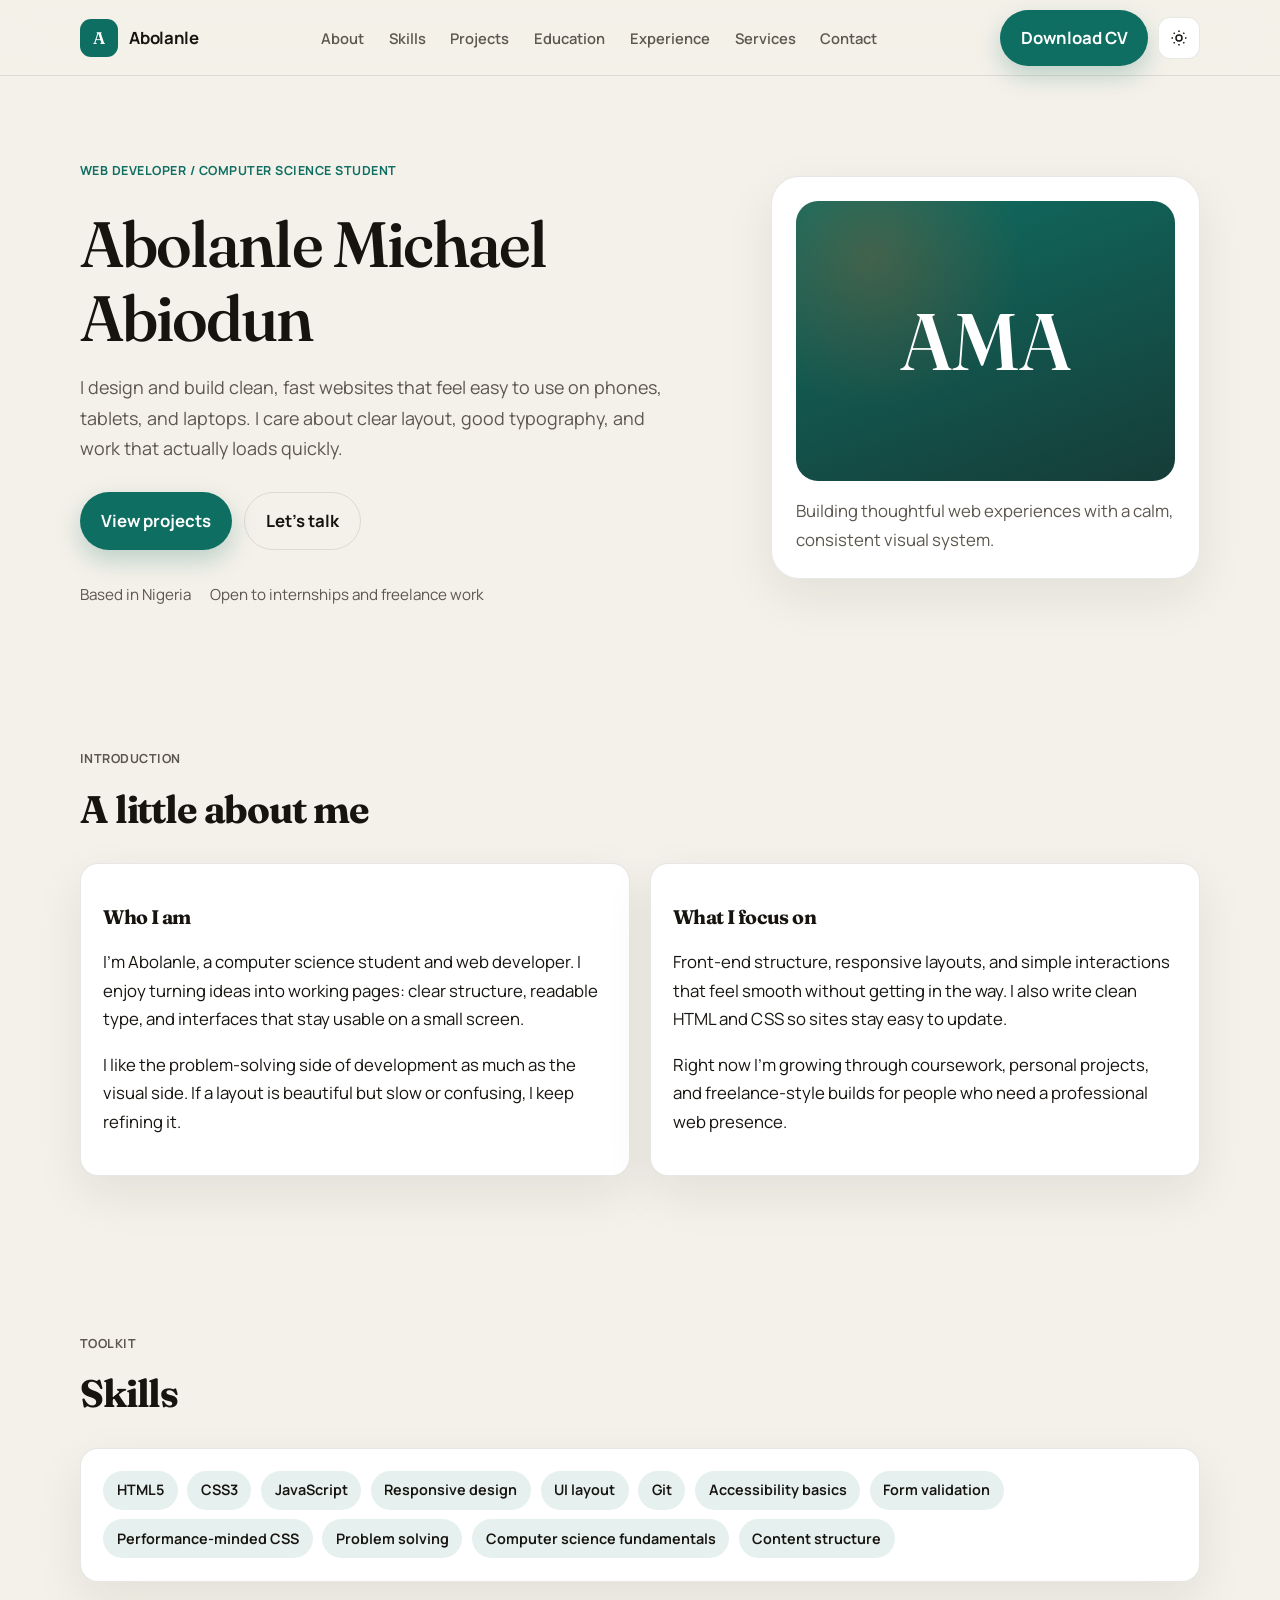
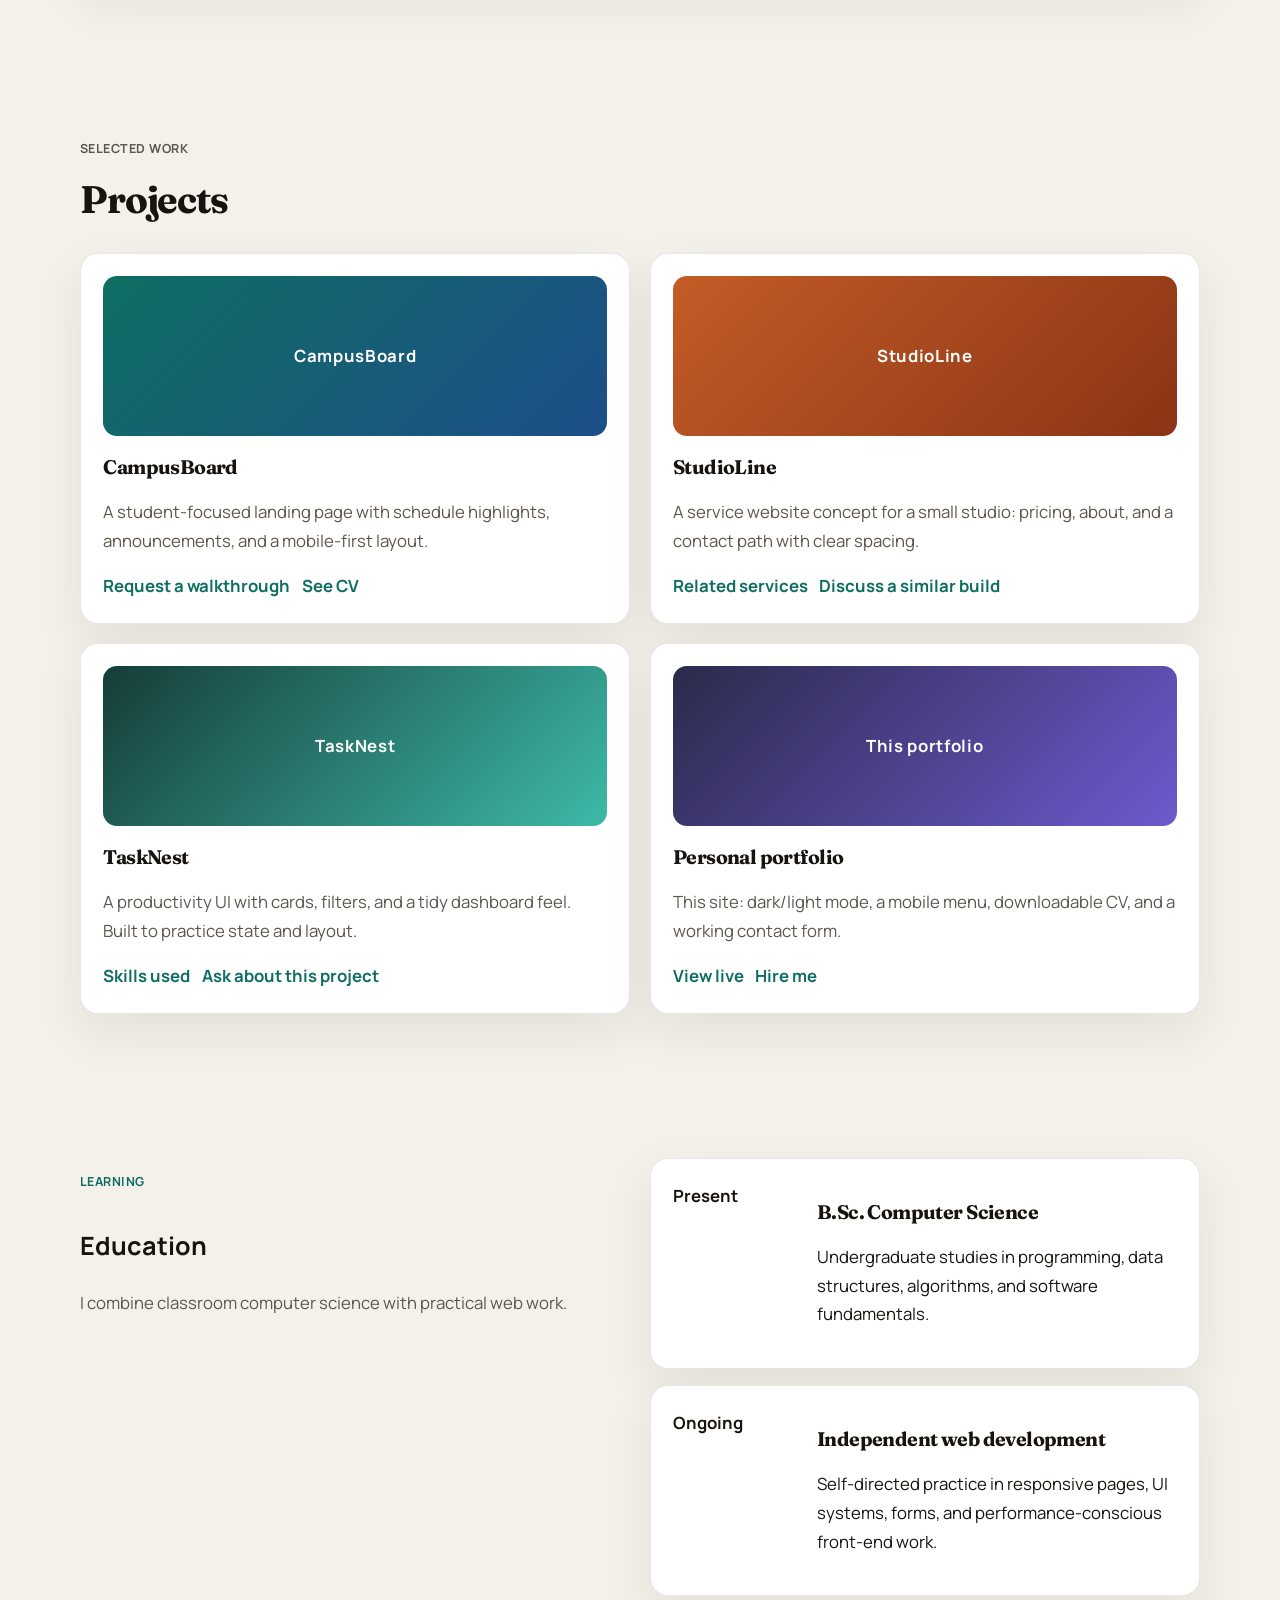
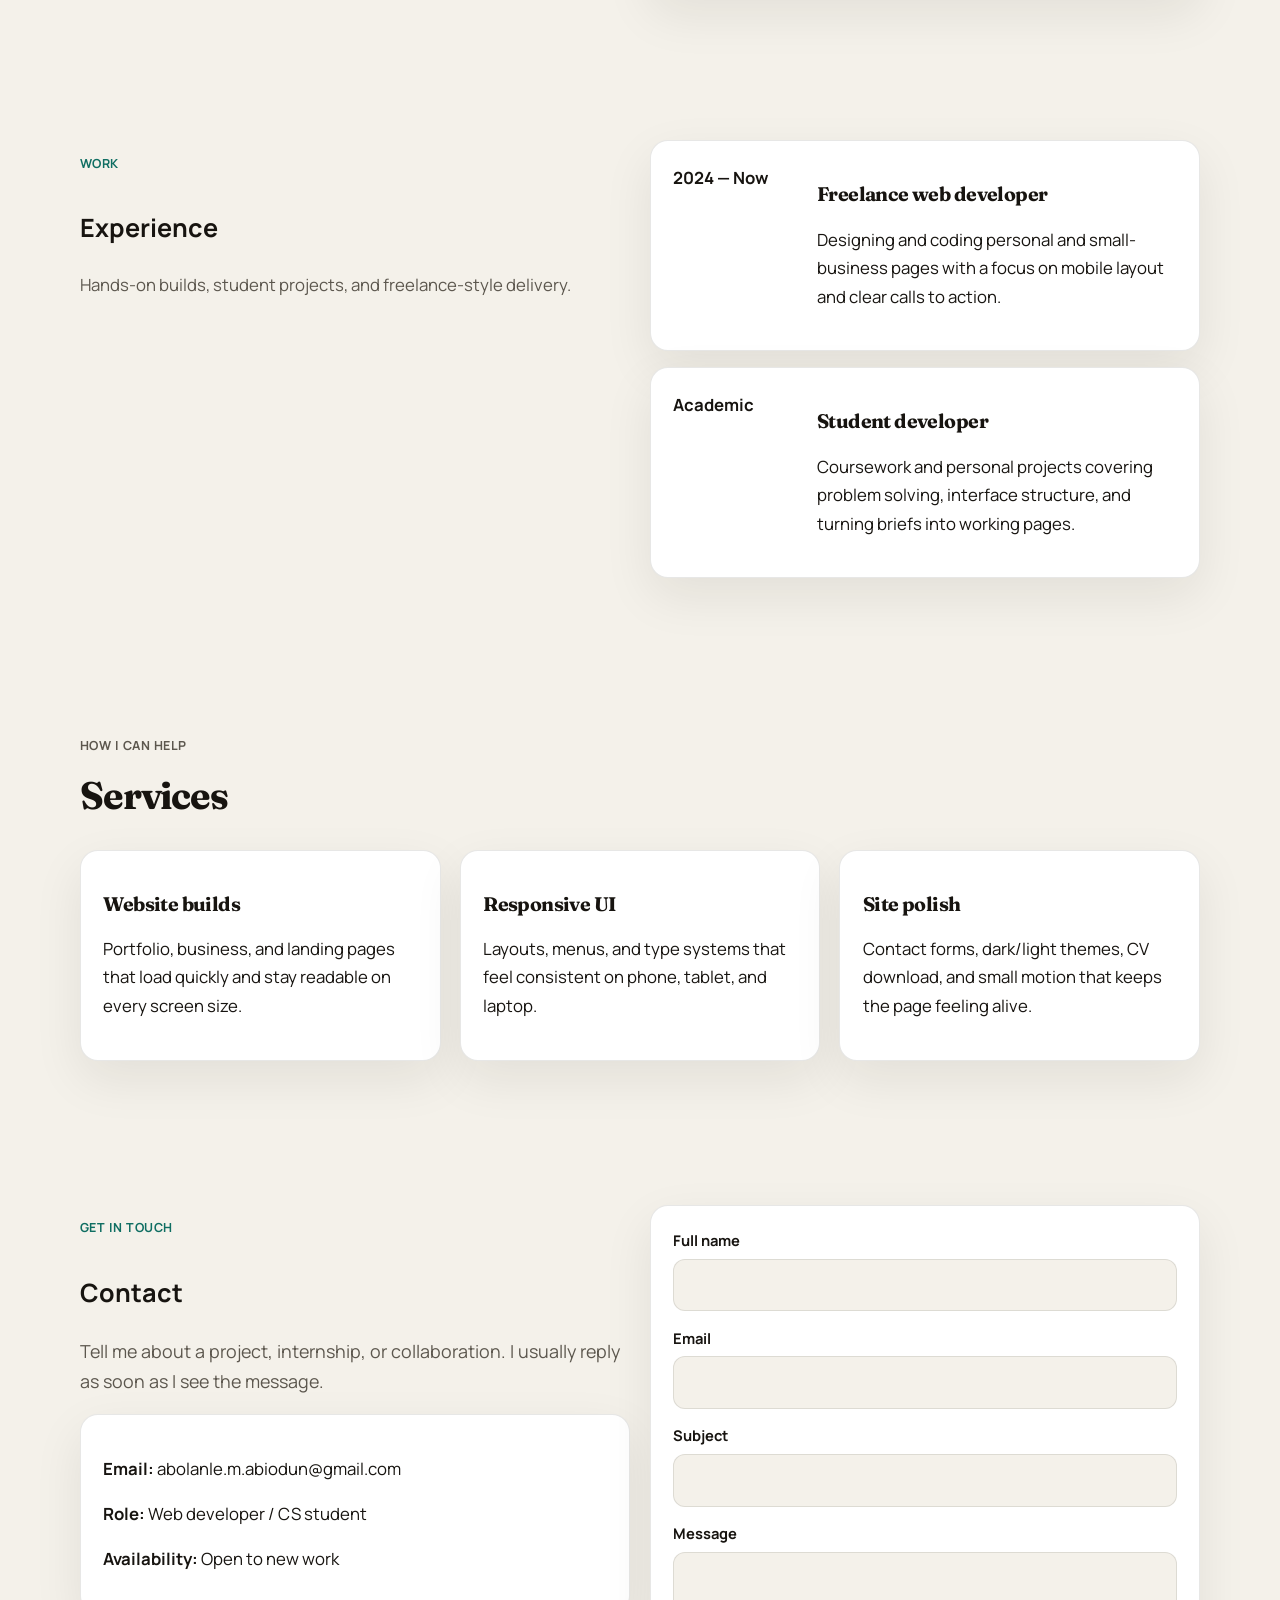
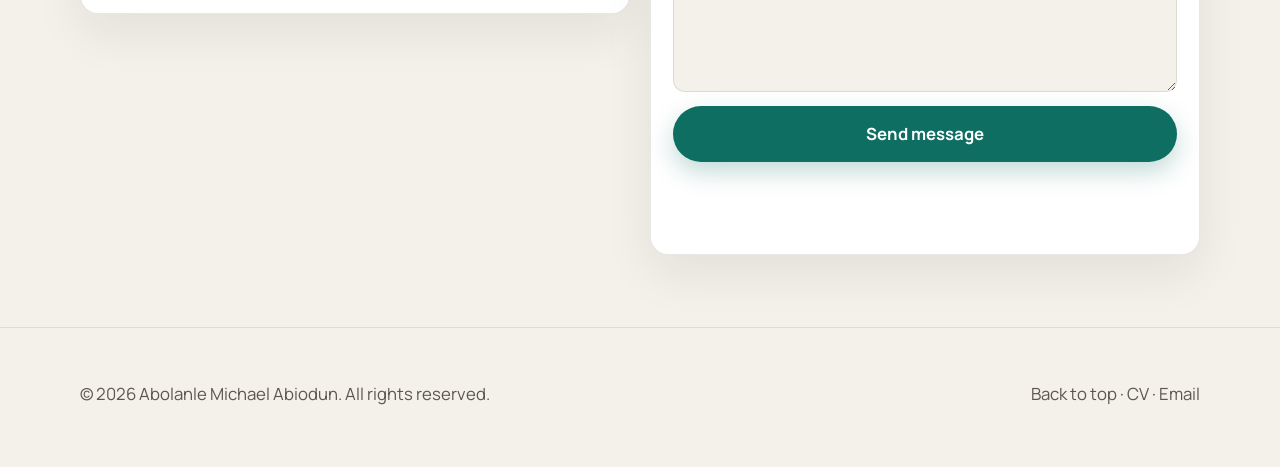
==== index.html @ 136c480e "add portfolio site add portfolio site" ====
<!DOCTYPE html>
<html lang="en">
  <head>
    <meta charset="UTF-8" />
    <meta name="viewport" content="width=device-width, initial-scale=1.0" />
    <meta name="description" content="Portfolio of Abolanle Michael Abiodun, web developer and computer science student." />
    <title>Abolanle Michael Abiodun | Web Developer</title>
    <link rel="icon" href="assets/favicon.svg" type="image/svg+xml" />
    <link rel="preconnect" href="https://fonts.googleapis.com" />
    <link rel="preconnect" href="https://fonts.gstatic.com" crossorigin />
    <link href="https://fonts.googleapis.com/css2?family=Fraunces:opsz,wght@9..144,500;9..144,600&family=Manrope:wght@400;600;700&display=swap" rel="stylesheet" />
    <link rel="stylesheet" href="css/style.css" />
  </head>
  <body>
    <a class="skip-link" href="#main">Skip to content</a>
    <header class="site-header">
      <div class="container nav">
        <a class="logo" href="#home">
          <span class="logo-mark">A</span>
          Abolanle
        </a>
        <nav aria-label="Primary">
          <ul class="nav-links">
            <li><a href="#about">About</a></li>
            <li><a href="#skills">Skills</a></li>
            <li><a href="#projects">Projects</a></li>
            <li><a href="#education">Education</a></li>
            <li><a href="#experience">Experience</a></li>
            <li><a href="#services">Services</a></li>
            <li><a href="#contact">Contact</a></li>
          </ul>
        </nav>
        <div class="nav-actions">
          <a class="btn btn-primary" href="assets/Abolanle-Michael-Abiodun-CV.pdf" download>Download CV</a>
          <button class="icon-btn" id="theme-toggle" type="button" aria-label="Switch theme">
            <svg width="18" height="18" viewBox="0 0 24 24" fill="none" stroke="currentColor" stroke-width="2">
              <circle cx="12" cy="12" r="4"></circle>
              <path d="M12 2v2M12 20v2M4.9 4.9l1.4 1.4M17.7 17.7l1.4 1.4M2 12h2M20 12h2M4.9 19.1l1.4-1.4M17.7 6.3l1.4-1.4"></path>
            </svg>
          </button>
          <button class="menu-btn" id="menu-btn" type="button" aria-label="Open menu" aria-expanded="false">
            <svg width="18" height="18" viewBox="0 0 24 24" fill="none" stroke="currentColor" stroke-width="2">
              <path d="M4 6h16M4 12h16M4 18h16"></path>
            </svg>
          </button>
        </div>
      </div>
    </header>

    <div class="overlay" id="overlay"></div>
    <aside class="mobile-drawer" id="mobile-drawer" aria-label="Mobile menu">
      <a href="#about">About</a>
      <a href="#skills">Skills</a>
      <a href="#projects">Projects</a>
      <a href="#education">Education</a>
      <a href="#experience">Experience</a>
      <a href="#services">Services</a>
      <a href="#contact">Contact</a>
      <a href="assets/Abolanle-Michael-Abiodun-CV.pdf" download>Download CV</a>
    </aside>

    <main id="main">
      <section class="hero" id="home">
        <div class="container hero-grid">
          <div class="reveal">
            <p class="eyebrow">Web Developer / Computer Science Student</p>
            <h1>Abolanle Michael Abiodun</h1>
            <p class="lead">
              I design and build clean, fast websites that feel easy to use on phones, tablets, and laptops.
              I care about clear layout, good typography, and work that actually loads quickly.
            </p>
            <div class="hero-actions">
              <a class="btn btn-primary" href="#projects">View projects</a>
              <a class="btn btn-ghost" href="#contact">Let’s talk</a>
            </div>
            <div class="meta-row">
              <span>Based in Nigeria</span>
              <span>Open to internships and freelance work</span>
            </div>
          </div>
          <div class="portrait reveal delay-2">
            <div class="portrait-card">
              <div class="monogram">AMA</div>
              <p>Building thoughtful web experiences with a calm, consistent visual system.</p>
            </div>
          </div>
        </div>
      </section>

      <section id="about">
        <div class="container">
          <div class="section-head">
            <div>
              <p class="eyebrow">Introduction</p>
              <h2>A little about me</h2>
            </div>
          </div>
          <div class="about-grid">
            <article class="card">
              <h3>Who I am</h3>
              <p>
                I’m Abolanle, a computer science student and web developer. I enjoy turning ideas into
                working pages: clear structure, readable type, and interfaces that stay usable on a small screen.
              </p>
              <p>
                I like the problem-solving side of development as much as the visual side. If a layout is
                beautiful but slow or confusing, I keep refining it.
              </p>
            </article>
            <article class="card">
              <h3>What I focus on</h3>
              <p>
                Front-end structure, responsive layouts, and simple interactions that feel smooth without
                getting in the way. I also write clean HTML and CSS so sites stay easy to update.
              </p>
              <p>
                Right now I’m growing through coursework, personal projects, and freelance-style builds
                for people who need a professional web presence.
              </p>
            </article>
          </div>
        </div>
      </section>

      <section id="skills">
        <div class="container">
          <div class="section-head">
            <div>
              <p class="eyebrow">Toolkit</p>
              <h2>Skills</h2>
            </div>
          </div>
          <div class="card">
            <div class="skills">
              <span class="chip">HTML5</span>
              <span class="chip">CSS3</span>
              <span class="chip">JavaScript</span>
              <span class="chip">Responsive design</span>
              <span class="chip">UI layout</span>
              <span class="chip">Git</span>
              <span class="chip">Accessibility basics</span>
              <span class="chip">Form validation</span>
              <span class="chip">Performance-minded CSS</span>
              <span class="chip">Problem solving</span>
              <span class="chip">Computer science fundamentals</span>
              <span class="chip">Content structure</span>
            </div>
          </div>
        </div>
      </section>

      <section id="projects">
        <div class="container">
          <div class="section-head">
            <div>
              <p class="eyebrow">Selected work</p>
              <h2>Projects</h2>
            </div>
          </div>
          <div class="projects">
            <article class="card">
              <div class="project-thumb p1">CampusBoard</div>
              <h3>CampusBoard</h3>
              <p class="muted">A student-focused landing page with schedule highlights, announcements, and a mobile-first layout.</p>
              <div class="project-links">
                <a href="#contact">Request a walkthrough</a>
                <a href="assets/Abolanle-Michael-Abiodun-CV.pdf" download>See CV</a>
              </div>
            </article>
            <article class="card">
              <div class="project-thumb p2">StudioLine</div>
              <h3>StudioLine</h3>
              <p class="muted">A service website concept for a small studio: pricing, about, and a contact path with clear spacing.</p>
              <div class="project-links">
                <a href="#services">Related services</a>
                <a href="#contact">Discuss a similar build</a>
              </div>
            </article>
            <article class="card">
              <div class="project-thumb p3">TaskNest</div>
              <h3>TaskNest</h3>
              <p class="muted">A productivity UI with cards, filters, and a tidy dashboard feel. Built to practice state and layout.</p>
              <div class="project-links">
                <a href="#skills">Skills used</a>
                <a href="#contact">Ask about this project</a>
              </div>
            </article>
            <article class="card">
              <div class="project-thumb p4">This portfolio</div>
              <h3>Personal portfolio</h3>
              <p class="muted">This site: dark/light mode, a mobile menu, downloadable CV, and a working contact form.</p>
              <div class="project-links">
                <a href="#home">View live</a>
                <a href="#contact">Hire me</a>
              </div>
            </article>
          </div>
        </div>
      </section>

      <section id="education">
        <div class="container two-col">
          <div>
            <p class="eyebrow">Learning</p>
            <h2>Education</h2>
            <p class="muted">I combine classroom computer science with practical web work.</p>
          </div>
          <div class="timeline">
            <article class="card">
              <strong>Present</strong>
              <div>
                <h3>B.Sc. Computer Science</h3>
                <p>Undergraduate studies in programming, data structures, algorithms, and software fundamentals.</p>
              </div>
            </article>
            <article class="card">
              <strong>Ongoing</strong>
              <div>
                <h3>Independent web development</h3>
                <p>Self-directed practice in responsive pages, UI systems, forms, and performance-conscious front-end work.</p>
              </div>
            </article>
          </div>
        </div>
      </section>

      <section id="experience">
        <div class="container two-col">
          <div>
            <p class="eyebrow">Work</p>
            <h2>Experience</h2>
            <p class="muted">Hands-on builds, student projects, and freelance-style delivery.</p>
          </div>
          <div class="timeline">
            <article class="card">
              <strong>2024 — Now</strong>
              <div>
                <h3>Freelance web developer</h3>
                <p>Designing and coding personal and small-business pages with a focus on mobile layout and clear calls to action.</p>
              </div>
            </article>
            <article class="card">
              <strong>Academic</strong>
              <div>
                <h3>Student developer</h3>
                <p>Coursework and personal projects covering problem solving, interface structure, and turning briefs into working pages.</p>
              </div>
            </article>
          </div>
        </div>
      </section>

      <section id="services">
        <div class="container">
          <div class="section-head">
            <div>
              <p class="eyebrow">How I can help</p>
              <h2>Services</h2>
            </div>
          </div>
          <div class="services">
            <article class="card">
              <h3>Website builds</h3>
              <p>Portfolio, business, and landing pages that load quickly and stay readable on every screen size.</p>
            </article>
            <article class="card">
              <h3>Responsive UI</h3>
              <p>Layouts, menus, and type systems that feel consistent on phone, tablet, and laptop.</p>
            </article>
            <article class="card">
              <h3>Site polish</h3>
              <p>Contact forms, dark/light themes, CV download, and small motion that keeps the page feeling alive.</p>
            </article>
          </div>
        </div>
      </section>

      <section id="contact">
        <div class="container contact-grid">
          <div>
            <p class="eyebrow">Get in touch</p>
            <h2>Contact</h2>
            <p class="lead">Tell me about a project, internship, or collaboration. I usually reply as soon as I see the message.</p>
            <div class="card">
              <p><strong>Email:</strong> <a href="mailto:abolanle.m.abiodun@gmail.com">abolanle.m.abiodun@gmail.com</a></p>
              <p><strong>Role:</strong> Web developer / CS student</p>
              <p><strong>Availability:</strong> Open to new work</p>
            </div>
          </div>
          <form class="card" id="contact-form" novalidate>
            <label>
              Full name
              <input type="text" name="name" autocomplete="name" required />
            </label>
            <label>
              Email
              <input type="email" name="email" autocomplete="email" required />
            </label>
            <label>
              Subject
              <input type="text" name="subject" required />
            </label>
            <label>
              Message
              <textarea name="message" required></textarea>
            </label>
            <button class="btn btn-primary" type="submit">Send message</button>
            <p class="form-status" id="form-status" role="status"></p>
          </form>
        </div>
      </section>
    </main>

    <footer class="footer">
      <div class="container footer-grid">
        <p>© <span id="year"></span> Abolanle Michael Abiodun. All rights reserved.</p>
        <p>
          <a href="#home">Back to top</a>
          ·
          <a href="assets/Abolanle-Michael-Abiodun-CV.pdf" download>CV</a>
          ·
          <a href="mailto:abolanle.m.abiodun@gmail.com">Email</a>
        </p>
      </div>
    </footer>
    <script src="js/main.js"></script>
  </body>
</html>
---- css/style.css ----
:root {
  --bg: #f4f1ea;
  --bg-elevated: #fffcf7;
  --surface: #ffffff;
  --text: #171410;
  --muted: #5c574e;
  --line: rgba(23, 20, 16, 0.1);
  --accent: #0f6e62;
  --accent-hover: #0b574e;
  --accent-soft: rgba(15, 110, 98, 0.1);
  --warm: #c45c26;
  --shadow: 0 18px 50px rgba(23, 20, 16, 0.08);
  --radius: 18px;
  --nav-h: 76px;
  --max: 1120px;
  --font: "Manrope", system-ui, sans-serif;
  --display: "Fraunces", Georgia, serif;
}

html[data-theme="dark"] {
  --bg: #101214;
  --bg-elevated: #171a1c;
  --surface: #1d2124;
  --text: #f3efe7;
  --muted: #b4aea3;
  --line: rgba(243, 239, 231, 0.12);
  --accent: #3dbaa8;
  --accent-hover: #63d0c0;
  --accent-soft: rgba(61, 186, 168, 0.12);
  --warm: #e9894f;
  --shadow: 0 18px 50px rgba(0, 0, 0, 0.35);
}

*,
*::before,
*::after {
  box-sizing: border-box;
}

html {
  scroll-behavior: smooth;
}

body {
  margin: 0;
  font-family: var(--font);
  background: var(--bg);
  color: var(--text);
  line-height: 1.7;
  font-size: 1.05rem;
  transition: background 0.3s ease, color 0.3s ease;
}

img {
  max-width: 100%;
  display: block;
}

a {
  color: inherit;
  text-decoration: none;
}

button,
input,
textarea,
select {
  font: inherit;
}

.skip-link {
  position: absolute;
  left: 1rem;
  top: -4rem;
  background: var(--accent);
  color: #fff;
  padding: 0.6rem 1rem;
  border-radius: 8px;
  z-index: 80;
}

.skip-link:focus {
  top: 1rem;
}

.container {
  width: min(var(--max), calc(100% - 2rem));
  margin-inline: auto;
}

.site-header {
  position: sticky;
  top: 0;
  z-index: 50;
  height: var(--nav-h);
  backdrop-filter: blur(16px);
  background: color-mix(in srgb, var(--bg) 82%, transparent);
  border-bottom: 1px solid var(--line);
}

.nav {
  height: var(--nav-h);
  display: flex;
  align-items: center;
  justify-content: space-between;
  gap: 1rem;
}

.logo {
  display: flex;
  align-items: center;
  gap: 0.7rem;
  font-weight: 700;
  letter-spacing: -0.02em;
}

.logo-mark {
  width: 38px;
  height: 38px;
  border-radius: 11px;
  display: grid;
  place-items: center;
  background: var(--accent);
  color: #fff;
  font-family: var(--display);
  font-weight: 600;
}

.nav-links {
  display: flex;
  align-items: center;
  gap: 0.15rem;
  list-style: none;
  margin: 0;
  padding: 0;
}

.nav-links a {
  padding: 0.45rem 0.7rem;
  border-radius: 999px;
  color: var(--muted);
  font-size: 0.92rem;
  font-weight: 600;
}

.nav-links a:hover,
.nav-links a.active {
  color: var(--text);
  background: var(--accent-soft);
}

.nav-actions {
  display: flex;
  align-items: center;
  gap: 0.6rem;
}

.icon-btn,
.menu-btn {
  width: 42px;
  height: 42px;
  border: 1px solid var(--line);
  background: var(--surface);
  color: var(--text);
  border-radius: 12px;
  cursor: pointer;
  display: grid;
  place-items: center;
  transition: transform 0.2s ease, background 0.2s ease;
}

.icon-btn:hover,
.menu-btn:hover {
  transform: translateY(-1px);
}

.menu-btn {
  display: none;
}

.btn {
  display: inline-flex;
  align-items: center;
  justify-content: center;
  gap: 0.45rem;
  border: 0;
  cursor: pointer;
  border-radius: 999px;
  padding: 0.85rem 1.3rem;
  font-weight: 700;
  transition: transform 0.2s ease, background 0.2s ease, box-shadow 0.2s ease;
}

.btn:hover {
  transform: translateY(-2px);
}

.btn-primary {
  background: var(--accent);
  color: #fff;
  box-shadow: 0 10px 24px rgba(15, 110, 98, 0.25);
}

.btn-primary:hover {
  background: var(--accent-hover);
}

.btn-ghost {
  background: transparent;
  color: var(--text);
  border: 1px solid var(--line);
}

.hero {
  padding: 4.5rem 0 3.5rem;
}

.hero-grid {
  display: grid;
  grid-template-columns: 1.2fr 0.8fr;
  gap: 3rem;
  align-items: center;
}

.eyebrow {
  display: inline-flex;
  align-items: center;
  gap: 0.5rem;
  color: var(--accent);
  font-weight: 700;
  letter-spacing: 0.04em;
  text-transform: uppercase;
  font-size: 0.78rem;
}

.hero h1,
.section-head h2,
.about-copy h3,
.card h3 {
  font-family: var(--display);
  letter-spacing: -0.03em;
  line-height: 1.15;
}

.hero h1 {
  font-size: clamp(2.4rem, 5vw, 4.4rem);
  margin: 0.8rem 0 1rem;
  font-weight: 560;
}

.lead {
  font-size: 1.12rem;
  color: var(--muted);
  max-width: 38rem;
}

.hero-actions {
  display: flex;
  flex-wrap: wrap;
  gap: 0.8rem;
  margin-top: 1.8rem;
}

.meta-row {
  display: flex;
  flex-wrap: wrap;
  gap: 1.2rem;
  margin-top: 2rem;
  color: var(--muted);
  font-size: 0.95rem;
}

.portrait {
  position: relative;
  min-height: 360px;
}

.portrait-card {
  background: var(--surface);
  border: 1px solid var(--line);
  border-radius: 28px;
  padding: 1.5rem;
  box-shadow: var(--shadow);
  animation: float 6s ease-in-out infinite;
}

.monogram {
  height: 280px;
  border-radius: 22px;
  background:
    radial-gradient(circle at 20% 20%, rgba(196, 92, 38, 0.28), transparent 40%),
    linear-gradient(160deg, var(--accent) 0%, #163c38 100%);
  display: grid;
  place-items: center;
  color: #fff;
  font-family: var(--display);
  font-size: 5rem;
  font-weight: 560;
}

.portrait-card p {
  margin: 1rem 0 0;
  color: var(--muted);
}

section {
  padding: 4.5rem 0;
}

.section-head {
  display: flex;
  justify-content: space-between;
  align-items: end;
  gap: 1rem;
  margin-bottom: 2rem;
}

.section-head h2 {
  margin: 0.3rem 0 0;
  font-size: clamp(1.8rem, 3vw, 2.6rem);
}

.section-head p,
.muted {
  color: var(--muted);
}

.about-grid,
.two-col,
.contact-grid {
  display: grid;
  grid-template-columns: 1fr 1fr;
  gap: 1.2rem;
}

.card {
  background: var(--surface);
  border: 1px solid var(--line);
  border-radius: var(--radius);
  padding: 1.4rem;
  box-shadow: var(--shadow);
}

.skills {
  display: flex;
  flex-wrap: wrap;
  gap: 0.6rem;
}

.chip {
  background: var(--accent-soft);
  color: var(--text);
  border-radius: 999px;
  padding: 0.45rem 0.85rem;
  font-size: 0.9rem;
  font-weight: 650;
}

.projects {
  display: grid;
  grid-template-columns: repeat(2, 1fr);
  gap: 1.2rem;
}

.project-thumb {
  height: 160px;
  border-radius: 14px;
  margin-bottom: 1rem;
  display: grid;
  place-items: center;
  color: #fff;
  font-weight: 700;
  letter-spacing: 0.04em;
}

.p1 { background: linear-gradient(135deg, #0f6e62, #1d4e89); }
.p2 { background: linear-gradient(135deg, #c45c26, #8a3416); }
.p3 { background: linear-gradient(135deg, #163c38, #3dbaa8); }
.p4 { background: linear-gradient(135deg, #2b2a4a, #6d5acf); }

.project-links {
  display: flex;
  gap: 0.7rem;
  margin-top: 1rem;
}

.project-links a {
  color: var(--accent);
  font-weight: 700;
}

.timeline {
  display: grid;
  gap: 1rem;
}

.timeline article {
  display: grid;
  grid-template-columns: 8rem 1fr;
  gap: 1rem;
}

.services {
  display: grid;
  grid-template-columns: repeat(3, 1fr);
  gap: 1.2rem;
}

form {
  display: grid;
  gap: 0.9rem;
}

label {
  display: grid;
  gap: 0.35rem;
  font-weight: 700;
  font-size: 0.92rem;
}

input,
textarea {
  width: 100%;
  border: 1px solid var(--line);
  background: var(--bg);
  color: var(--text);
  border-radius: 12px;
  padding: 0.8rem 0.9rem;
  outline: none;
}

input:focus,
textarea:focus {
  border-color: var(--accent);
  box-shadow: 0 0 0 4px var(--accent-soft);
}

textarea {
  min-height: 140px;
  resize: vertical;
}

.form-status {
  min-height: 1.4rem;
  font-weight: 650;
}

.form-status.success { color: var(--accent); }
.form-status.error { color: #c2410c; }

.footer {
  border-top: 1px solid var(--line);
  padding: 2.2rem 0 2.6rem;
}

.footer-grid {
  display: flex;
  justify-content: space-between;
  gap: 1rem;
  flex-wrap: wrap;
  color: var(--muted);
}

.overlay {
  position: fixed;
  inset: 0;
  background: rgba(0, 0, 0, 0.45);
  opacity: 0;
  pointer-events: none;
  transition: opacity 0.25s ease;
  z-index: 60;
}

.overlay.open {
  opacity: 1;
  pointer-events: auto;
}

.mobile-drawer {
  position: fixed;
  top: 0;
  right: 0;
  height: 100%;
  width: min(320px, 88vw);
  background: var(--bg-elevated);
  border-left: 1px solid var(--line);
  transform: translateX(100%);
  transition: transform 0.28s ease;
  z-index: 70;
  padding: 1.2rem;
}

.mobile-drawer.open {
  transform: translateX(0);
}

.mobile-drawer a {
  display: block;
  padding: 0.85rem 0.4rem;
  border-bottom: 1px solid var(--line);
  font-weight: 700;
}

.reveal {
  opacity: 0;
  transform: translateY(18px);
  animation: rise 0.7s ease forwards;
}

.delay-1 { animation-delay: 0.1s; }
.delay-2 { animation-delay: 0.2s; }
.delay-3 { animation-delay: 0.3s; }

@keyframes rise {
  to {
    opacity: 1;
    transform: none;
  }
}

@keyframes float {
  0%, 100% { transform: translateY(0); }
  50% { transform: translateY(-8px); }
}

@media (max-width: 900px) {
  .hero-grid,
  .about-grid,
  .two-col,
  .contact-grid,
  .projects,
  .services {
    grid-template-columns: 1fr;
  }

  .nav-links,
  .nav-actions .btn {
    display: none;
  }

  .menu-btn {
    display: grid;
  }

  .timeline article {
    grid-template-columns: 1fr;
  }
}

@media (prefers-reduced-motion: reduce) {
  html { scroll-behavior: auto; }
  *, *::before, *::after {
    animation: none !important;
    transition: none !important;
  }
}
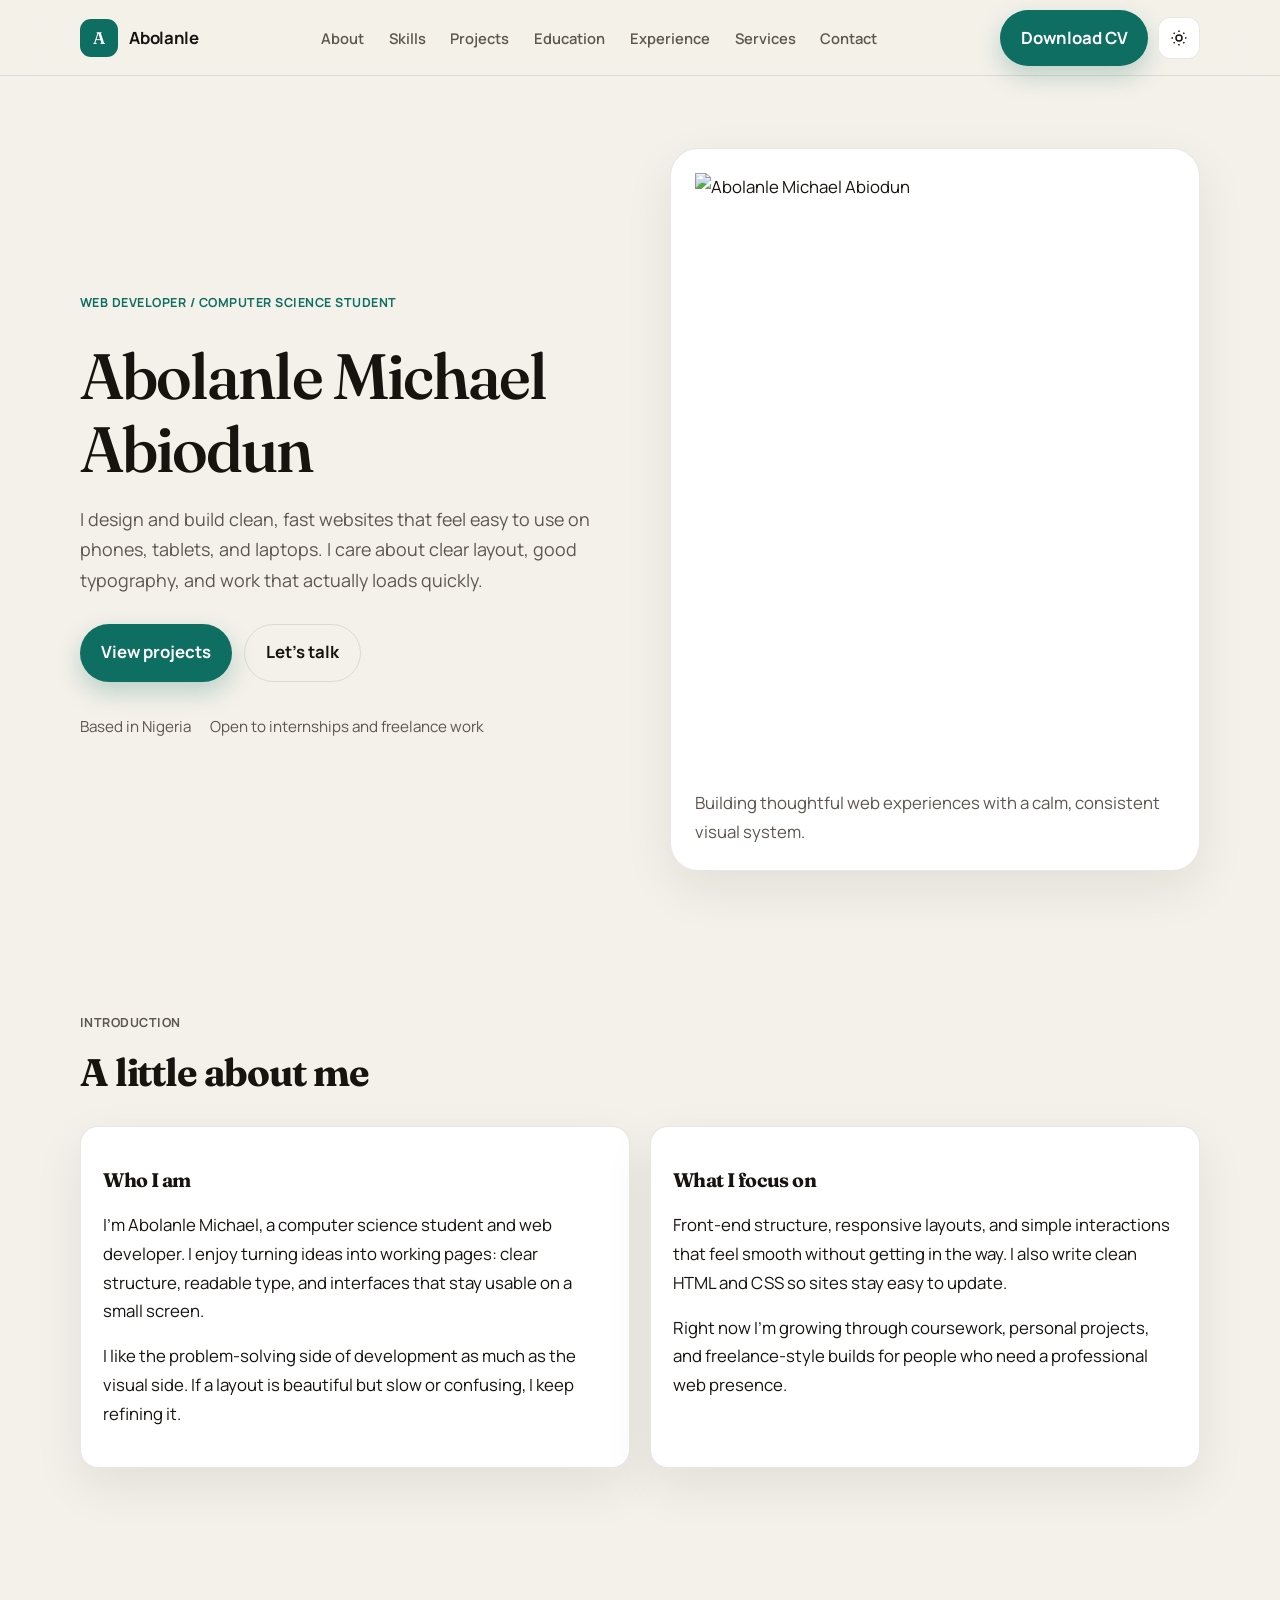
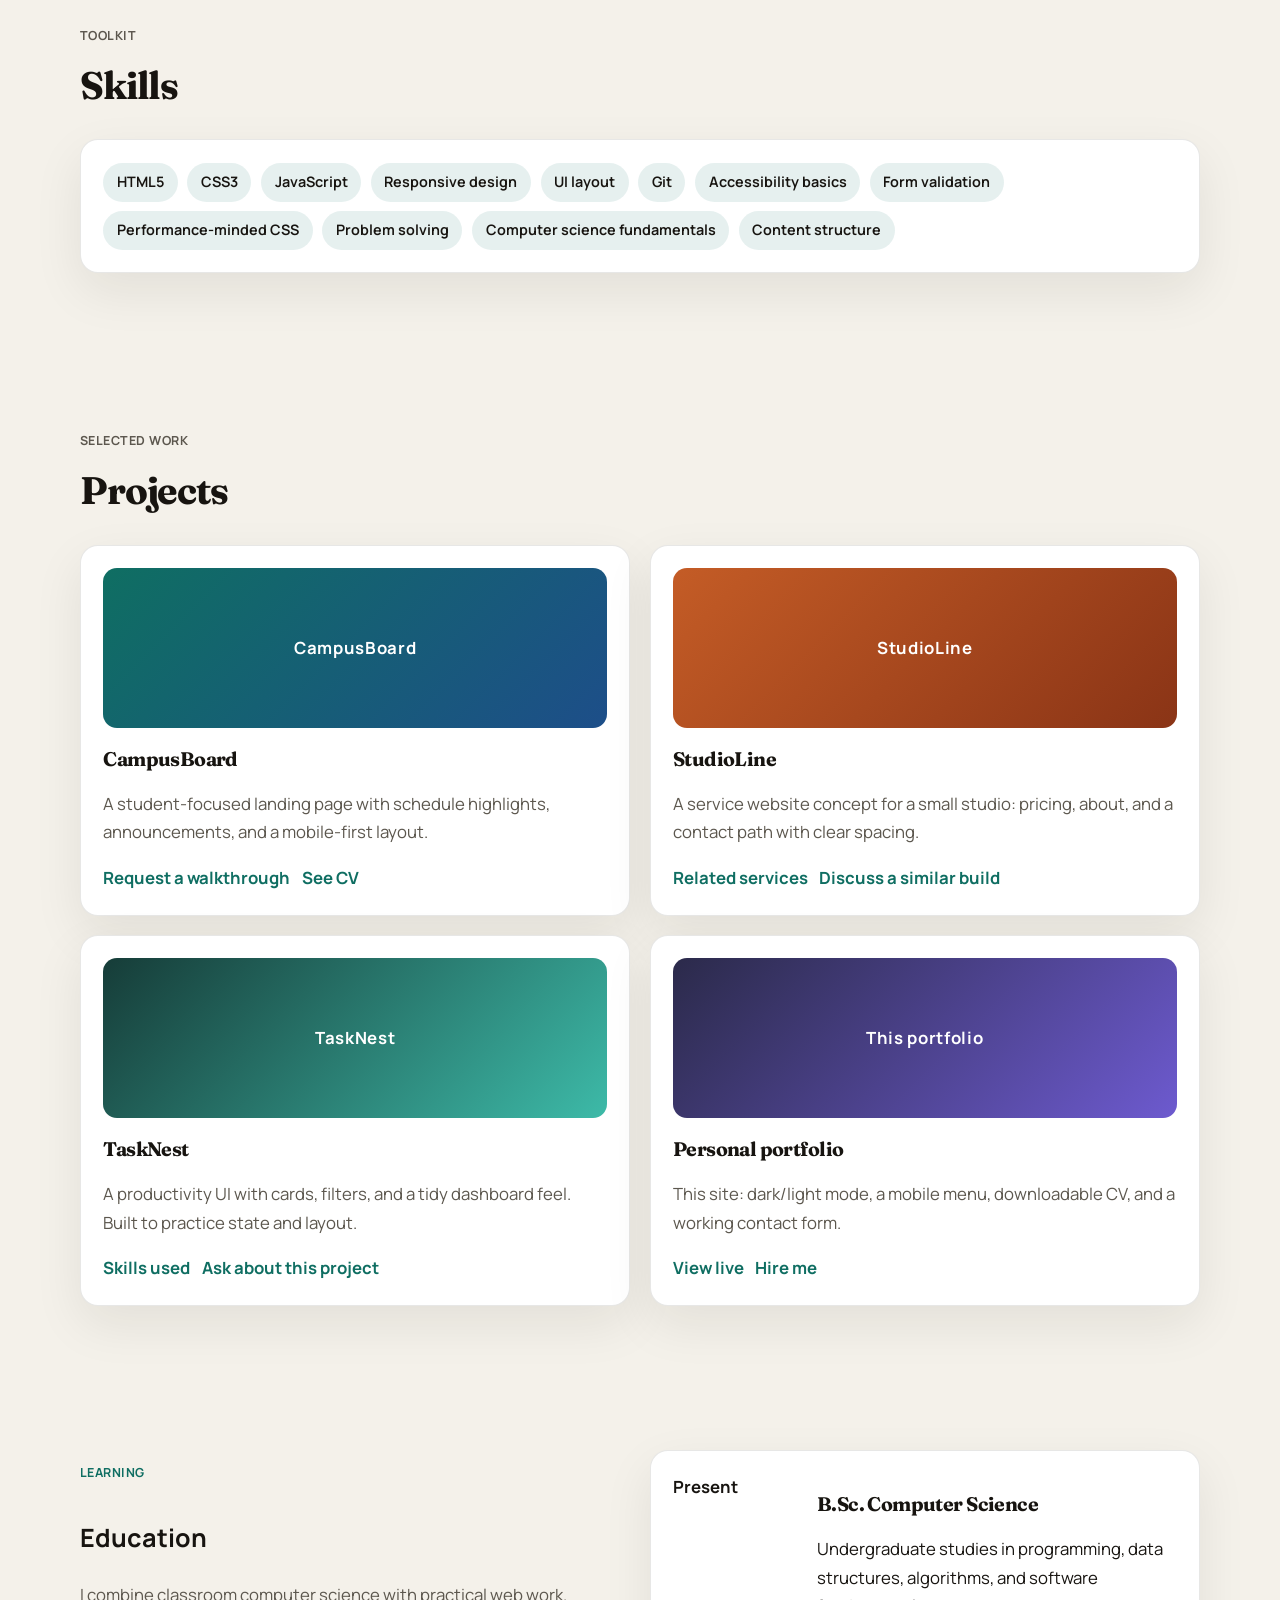
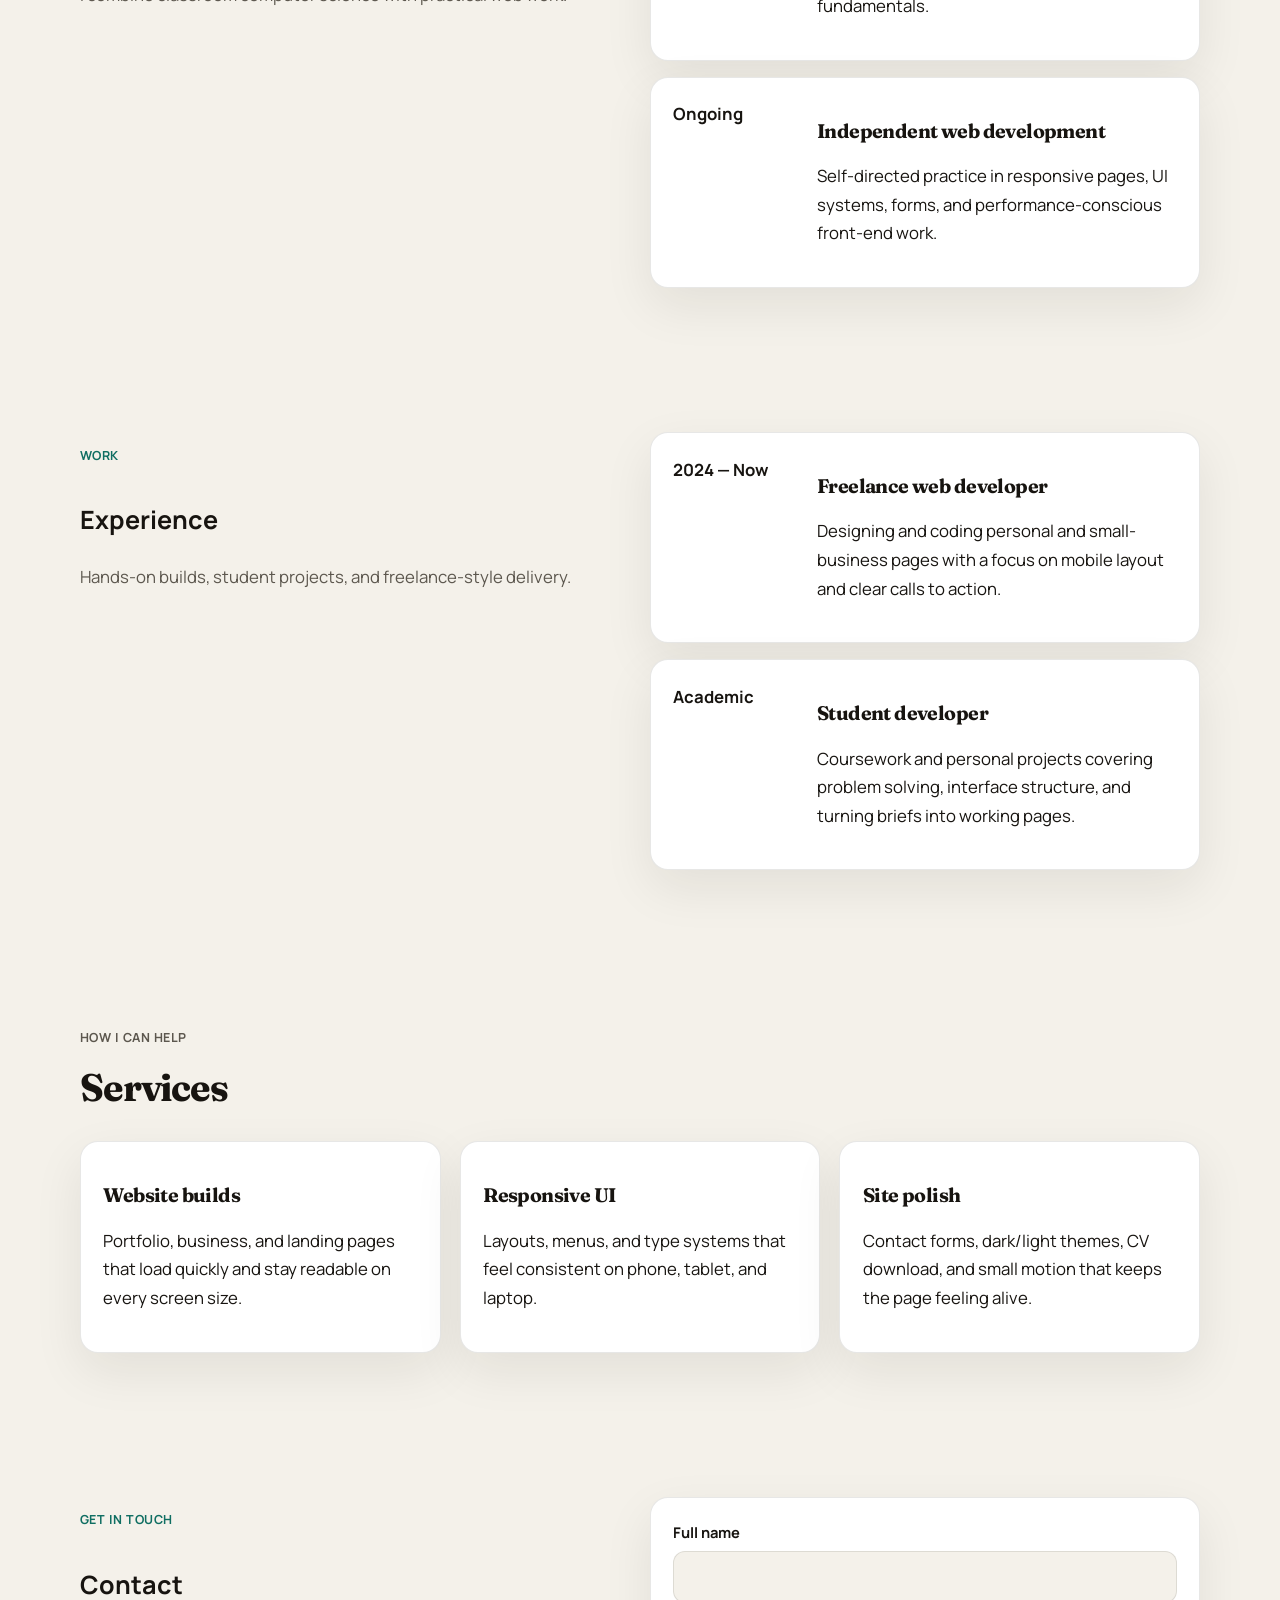
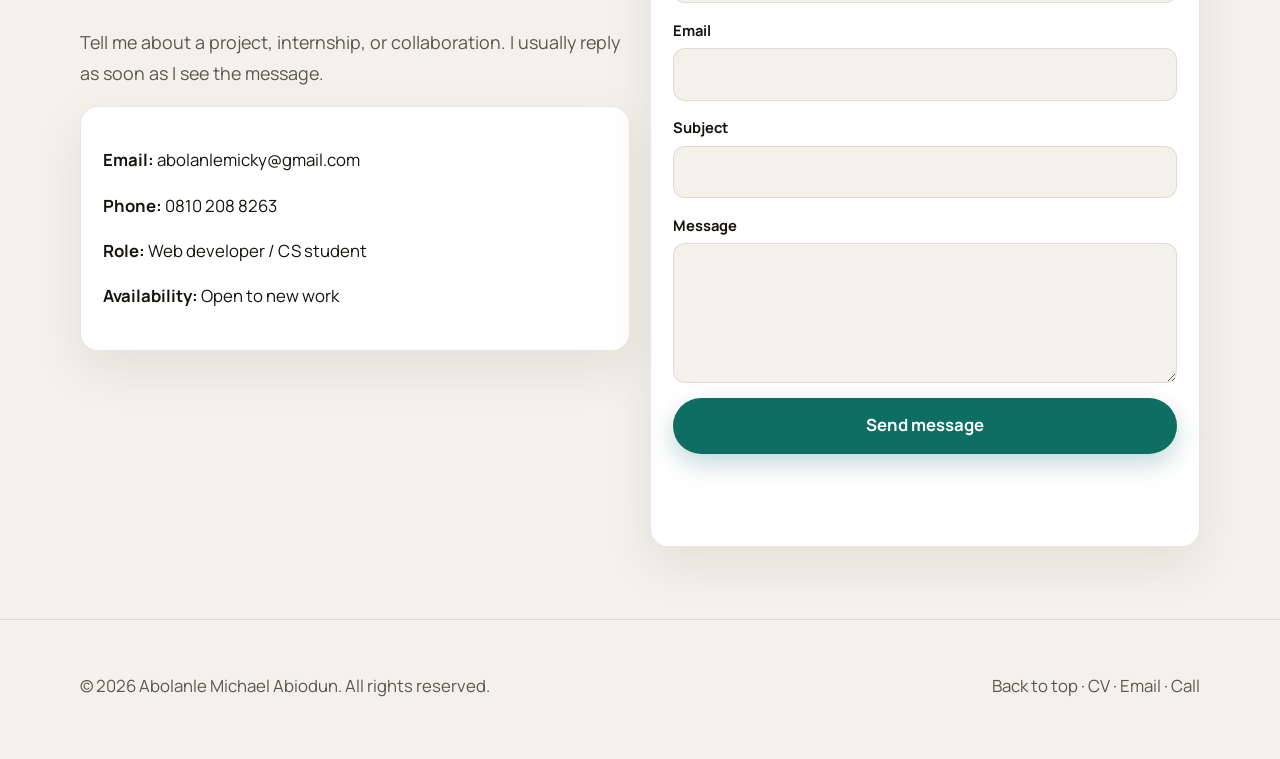
==== commit 9b77e2be: "Update index.html" ====
--- a/index.html
+++ b/index.html
@@ -80,7 +80,9 @@
           </div>
           <div class="portrait reveal delay-2">
             <div class="portrait-card">
-              <div class="monogram">AMA</div>
+              <div class="photo-frame">
+                <img src="assets/profile.png" alt="Abolanle Michael Abiodun" width="480" height="600" />
+              </div>
               <p>Building thoughtful web experiences with a calm, consistent visual system.</p>
             </div>
           </div>
@@ -99,7 +101,7 @@
             <article class="card">
               <h3>Who I am</h3>
               <p>
-                I’m Abolanle, a computer science student and web developer. I enjoy turning ideas into
+                I'm Abolanle Michael, a computer science student and web developer. I enjoy turning ideas into
                 working pages: clear structure, readable type, and interfaces that stay usable on a small screen.
               </p>
               <p>
@@ -282,7 +284,8 @@
             <h2>Contact</h2>
             <p class="lead">Tell me about a project, internship, or collaboration. I usually reply as soon as I see the message.</p>
             <div class="card">
-              <p><strong>Email:</strong> <a href="mailto:abolanle.m.abiodun@gmail.com">abolanle.m.abiodun@gmail.com</a></p>
+              <p><strong>Email:</strong> <a href="mailto:abolanlemicky@gmail.com">abolanlemicky@gmail.com</a></p>
+              <p><strong>Phone:</strong> <a href="tel:+2348102088263">0810 208 8263</a></p>
               <p><strong>Role:</strong> Web developer / CS student</p>
               <p><strong>Availability:</strong> Open to new work</p>
             </div>
@@ -319,7 +322,9 @@
           ·
           <a href="assets/Abolanle-Michael-Abiodun-CV.pdf" download>CV</a>
           ·
-          <a href="mailto:abolanle.m.abiodun@gmail.com">Email</a>
+          <a href="mailto:abolanlemicky@gmail.com">Email</a>
+          ·
+          <a href="tel:+2348102088263">Call</a>
         </p>
       </div>
     </footer>
